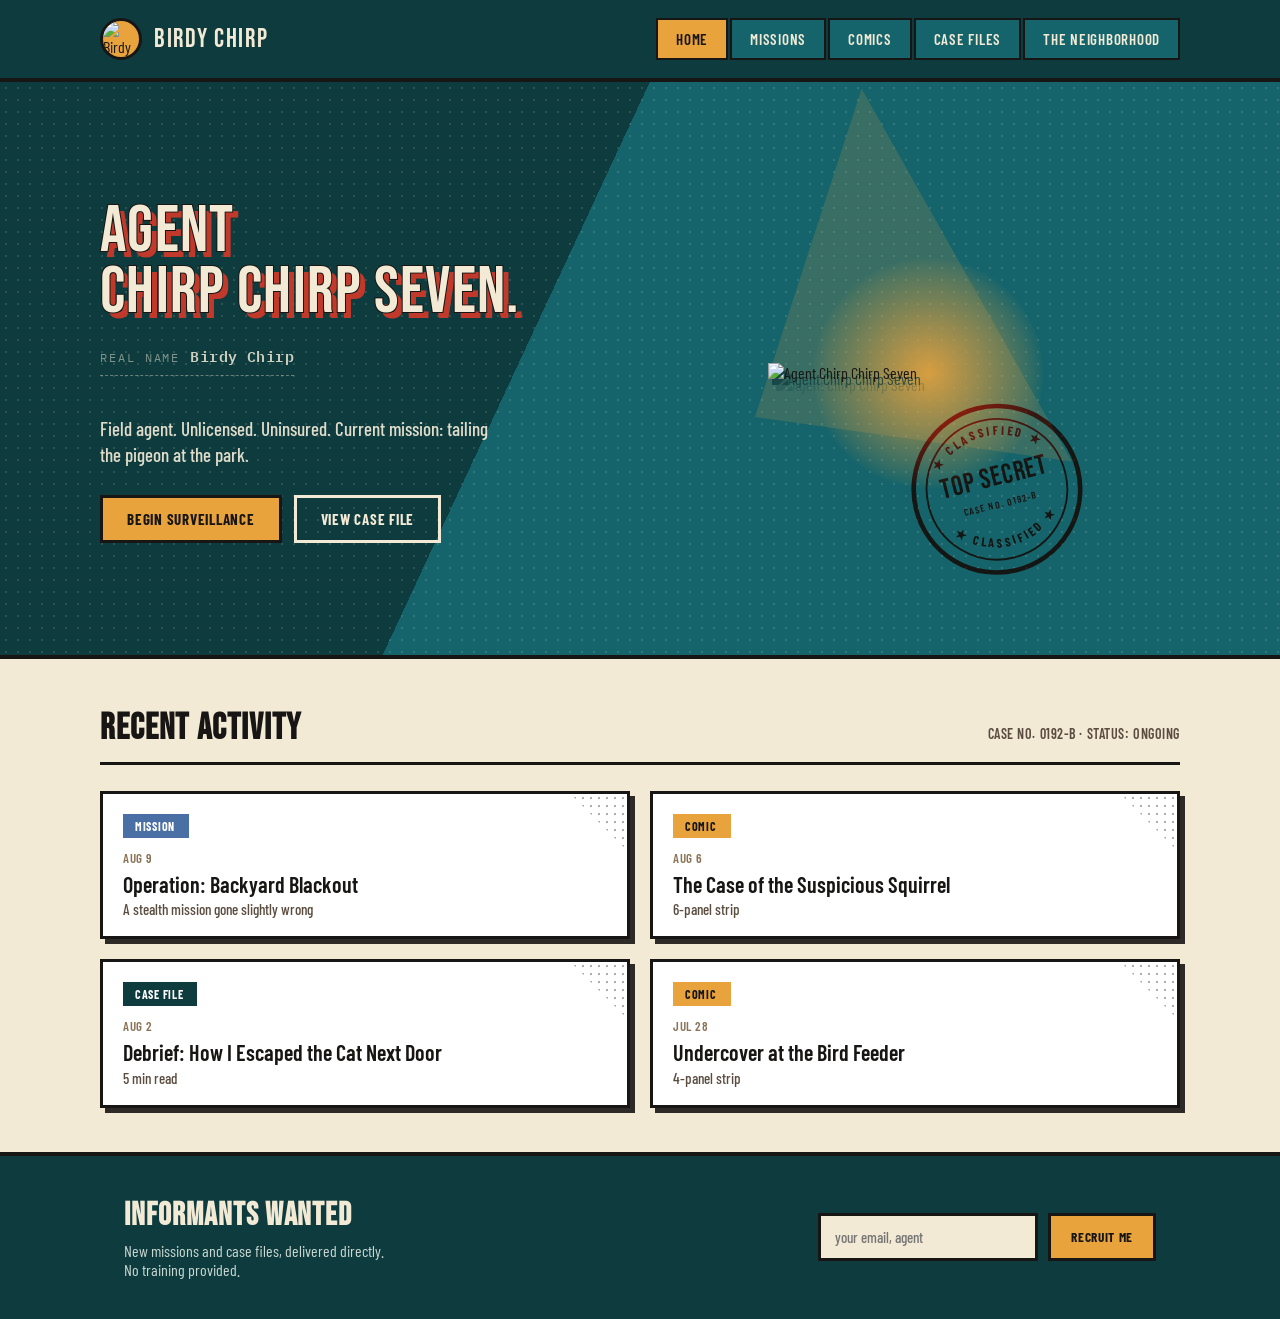
==== index.html @ 5c880c81 "Add files via upload" ====
<!DOCTYPE html>
<html lang="en">
<head>
<meta charset="UTF-8">
<meta name="viewport" content="width=device-width, initial-scale=1.0">
<title>Birdy Chirp — Agent Chirp Chirp Seven</title>
<link rel="preconnect" href="https://fonts.googleapis.com">
<link href="https://fonts.googleapis.com/css2?family=Bebas+Neue&family=Barlow+Condensed:wght@400;500;600;700&family=IBM+Plex+Mono:wght@500;600&display=swap" rel="stylesheet">
<link rel="stylesheet" href="styles.css">
</head>
<body>

<script src="site.js"></script>

<section class="hero">
  <div class="hero-halftone"></div>
  <div class="wrap hero-grid">
    <div>
      <div class="title-stack">
        <div class="title-shadow display">AGENT<br>CHIRP CHIRP SEVEN.</div>
        <div class="title-main display">AGENT<br>CHIRP CHIRP SEVEN.</div>
      </div>
      <div class="id-tag">
        <span class="id-tag-label">Real name</span>
        <span class="id-tag-value">Birdy Chirp</span>
      </div>
      <p class="hero-sub">Field agent. Unlicensed. Uninsured. Current mission: tailing the pigeon at the park.</p>
      <div class="cta-row">
        <a href="missions.html" class="btn btn-primary">Begin Surveillance</a>
        <a href="case-files.html" class="btn btn-ghost">View Case File</a>
      </div>
    </div>
    <div class="spotlight-box">
      <div class="beam"></div>
      <div class="spotlight">
        <div class="spotlight-figure"><img class="spotlight-figure" src="images/agent-chirp.png" alt="Agent Chirp Chirp Seven"></div>
        <svg class="classified-stamp" viewBox="0 0 200 200" xmlns="http://www.w3.org/2000/svg">
          <path id="stampArcTop" d="M 24,104 A 78,78 0 0 1 176,104" fill="none"/>
          <path id="stampArcBottom" d="M 24,104 A 78,78 0 0 0 176,104" fill="none"/>
          <circle cx="100" cy="102" r="90" stroke-width="5"/>
          <circle cx="100" cy="102" r="76" stroke-width="2"/>
          <text font-size="13.5" font-weight="700" letter-spacing="3">
            <textPath href="#stampArcTop" startOffset="50%" text-anchor="middle">★ CLASSIFIED ★</textPath>
          </text>
          <text font-size="13.5" font-weight="700" letter-spacing="3">
            <textPath href="#stampArcBottom" startOffset="50%" text-anchor="middle">★ CLASSIFIED ★</textPath>
          </text>
          <text x="100" y="98" text-anchor="middle" font-size="30" font-weight="400" class="stamp-center">TOP SECRET</text>
          <text x="100" y="122" text-anchor="middle" font-size="10.5" font-weight="600" letter-spacing="1.5">CASE NO. 0192-B</text>
        </svg>
      </div>
    </div>
  </div>
</section>

<section class="wrap activity">
  <div class="activity-head">
    <h2 class="display">Recent Activity</h2>
    <div class="note">Case no. 0192-B · status: ongoing</div>
  </div>
  <div class="panels">
    <div class="panel">
      <div class="panel-halftone"></div>
      <div class="flag mission">Mission</div>
      <div class="panel-date">Aug 9</div>
      <div class="panel-title">Operation: Backyard Blackout</div>
      <div class="panel-note">A stealth mission gone slightly wrong</div>
    </div>
    <div class="panel">
      <div class="panel-halftone"></div>
      <div class="flag comic">Comic</div>
      <div class="panel-date">Aug 6</div>
      <div class="panel-title">The Case of the Suspicious Squirrel</div>
      <div class="panel-note">6-panel strip</div>
    </div>
    <div class="panel">
      <div class="panel-halftone"></div>
      <div class="flag case">Case File</div>
      <div class="panel-date">Aug 2</div>
      <div class="panel-title">Debrief: How I Escaped the Cat Next Door</div>
      <div class="panel-note">5 min read</div>
    </div>
    <div class="panel">
      <div class="panel-halftone"></div>
      <div class="flag comic">Comic</div>
      <div class="panel-date">Jul 28</div>
      <div class="panel-title">Undercover at the Bird Feeder</div>
      <div class="panel-note">4-panel strip</div>
    </div>
  </div>
</section>

<section class="transmission">
  <div class="wrap transmission-inner">
    <div>
      <h3 class="display">Informants Wanted</h3>
      <p>New missions and case files, delivered directly. No training provided.</p>
    </div>
    <div class="transmission-form">
      <input type="email" placeholder="your email, agent">
      <button>Recruit Me</button>
    </div>
  </div>
</section>

</body>
</html>
---- styles.css ----
:root{
  --ink:#181614;
  --teal-deep:#0D3B3E;
  --teal:#15646B;
  --amber:#E8A33D;
  --crimson:#C1392B;
  --cream:#F3EAD6;
  --steel:#4A6FA5;
  --stamp-red:#E4241A;
}

*{box-sizing:border-box;}
html{scroll-behavior:smooth;}
body{
  margin:0;
  font-family:'Barlow Condensed', sans-serif;
  color:var(--ink);
  background:var(--cream);
}
.display{
  font-family:'Bebas Neue', sans-serif;
  letter-spacing:0.02em;
}
a{text-decoration:none; color:inherit;}

.halftone{
  background-image:radial-gradient(circle, rgba(24,22,20,0.35) 1.3px, transparent 1.3px);
  background-size:9px 9px;
}

.wrap{max-width:1080px; margin:0 auto; padding:0 24px;}

/* ---------- HEADER ---------- */
header{background:var(--teal-deep); border-bottom:4px solid var(--ink);}
.header-inner{
  display:flex; align-items:center; justify-content:space-between;
  padding:18px 0;
  flex-wrap:wrap;
  gap:14px;
}
.brand{display:flex; align-items:center; gap:12px;}
.brand-badge {
  width: 42px;
  height: 42px;
  flex: 0 0 42px;

  border-radius: 50%;
  background: var(--amber);
  border: 3px solid var(--ink);

  display: flex;
  align-items: center;
  justify-content: center;

  overflow: hidden;
}

.birdy-icon {
  width: 100%;
  height: 100%;
  object-fit: contain;
  display: block;
}

.brand-name{
  color:var(--cream);
  font-size:26px;
  letter-spacing:0.06em;
}

nav{display:flex; gap:2px; flex-wrap:wrap;}
.tab{
  font-size:15px;
  font-weight:600;
  letter-spacing:0.05em;
  text-transform:uppercase;
  color:var(--cream);
  background:var(--teal);
  padding:10px 18px;
  border:2px solid var(--ink);
  cursor:pointer;
  transition:background .12s ease, color .12s ease;
  display:inline-block;
}
.tab:hover{background:#1D7D85;}
.tab.active{background:var(--amber); color:var(--ink);}

/* ---------- HERO / TITLE CARD ---------- */
.hero{
  position:relative;
  background:linear-gradient(115deg, var(--teal-deep) 0%, var(--teal-deep) 42%, var(--teal) 42%, var(--teal) 100%);
  border-bottom:4px solid var(--ink);
  overflow:hidden;
}
.hero-halftone{
  position:absolute; inset:0;
  background-image:radial-gradient(circle, rgba(243,234,214,0.14) 1.5px, transparent 1.5px);
  background-size:12px 12px;
  pointer-events:none;
}
.hero-grid{
  position:relative;
  display:grid;
  grid-template-columns:1.05fr 0.95fr;
  gap:20px;
  align-items:center;
  padding:64px 0 56px;
}
.id-tag{
  display:inline-flex;
  align-items:baseline;
  gap:10px;
  font-family:'IBM Plex Mono', monospace;
  font-size:14.5px;
  color:var(--cream);
  opacity:0.85;
  margin:14px 0 26px;
  padding-bottom:6px;
  border-bottom:1px dashed rgba(243,234,214,0.45);
}
.id-tag-label{
  text-transform:uppercase;
  letter-spacing:0.16em;
  opacity:0.6;
  font-size:12px;
}
.id-tag-value{
  font-weight:600;
  letter-spacing:0.03em;
}
.title-stack{position:relative; margin-bottom:6px;}
.title-shadow{
  position:absolute;
  top:6px; left:6px;
  color:var(--crimson);
  font-size:66px;
  line-height:0.92;
  z-index:0;
}
.title-main{
  position:relative;
  color:var(--cream);
  font-size:66px;
  line-height:0.92;
  z-index:1;
  -webkit-text-stroke:2px var(--ink);
  paint-order:stroke fill;
}
.hero-sub{
  color:var(--cream);
  font-size:19px;
  font-weight:500;
  max-width:44ch;
  line-height:1.4;
  margin:14px 0 26px;
  opacity:0.92;
}
.cta-row{display:flex; gap:12px; flex-wrap:wrap;}
.btn{
  font-family:'Barlow Condensed', sans-serif;
  font-weight:700;
  font-size:15px;
  letter-spacing:0.05em;
  text-transform:uppercase;
  padding:12px 24px;
  border:3px solid var(--ink);
  cursor:pointer;
  transition:transform .12s ease;
  display:inline-block;
}
.btn:hover{transform:translateY(-2px);}
.btn-primary{background:var(--amber); color:var(--ink);}
.btn-ghost{background:transparent; color:var(--cream); border-color:var(--cream);}

.spotlight-box{
  position:relative;
  aspect-ratio:4/3.6;
  display:flex; align-items:center; justify-content:center;
}
.beam{
  position:absolute;
  top:-10%; left:20%;
  width:0; height:0;
  border-left:60px solid transparent;
  border-right:260px solid transparent;
  border-bottom:340px solid rgba(232,163,61,0.16);
  transform:rotate(8deg);
}
.spotlight{
  width:230px; height:230px;
  border-radius:50%;
  background:radial-gradient(circle, rgba(232,163,61,0.9) 0%, rgba(232,163,61,0.15) 62%, transparent 72%);
  display:flex; align-items:center; justify-content:center;
  position:relative;
}
.spotlight-figure{
  width: clamp(310px, 25vw, 400px);
  height: auto;
  display: block;
  filter:drop-shadow(4px 6px 0 rgba(13,59,62,0.5));
}
.classified-stamp{
  position:absolute;
  bottom:-40%; right:-20%;
  width:185px; height:185px;
  transform:rotate(-14deg);
  z-index:5;
  opacity:0.92;
  mix-blend-mode:multiply;
  pointer-events:none;
}
.classified-stamp circle{fill:none; stroke:var(--stamp-red);}
.classified-stamp text{fill:var(--stamp-red); font-family:'Barlow Condensed', sans-serif;}
.classified-stamp .stamp-center{font-family:'Bebas Neue', sans-serif; letter-spacing:0.04em;}

/* ---------- ACTIVITY / SECTION HEADERS ---------- */
.activity{padding:48px 0 44px;}
.activity-head{
  display:flex; align-items:baseline; justify-content:space-between;
  flex-wrap:wrap; gap:8px;
  border-bottom:3px solid var(--ink);
  padding-bottom:12px;
  margin-bottom:26px;
}
.activity-head h2{font-size:36px; margin:0; letter-spacing:0.03em;}
.activity-head .note{
  font-size:14px; font-weight:600; text-transform:uppercase; letter-spacing:0.04em; color:#5A4C3F;
}

.panels{display:grid; grid-template-columns:repeat(2, 1fr); gap:20px;}
.panel{
  background:#fff;
  border:3px solid var(--ink);
  position:relative;
  padding:20px 20px 18px;
  box-shadow:5px 5px 0 rgba(24,22,20,0.9);
}
.panel-halftone{
  position:absolute; top:0; right:0;
  width:56px; height:56px;
  background-image:radial-gradient(circle, rgba(24,22,20,0.35) 1.3px, transparent 1.3px);
  background-size:8px 8px;
  clip-path:polygon(100% 0, 0 0, 100% 100%);
}
.flag{
  display:inline-block;
  font-size:12px;
  font-weight:700;
  letter-spacing:0.06em;
  text-transform:uppercase;
  color:#fff;
  padding:5px 14px 5px 12px;
  margin-bottom:12px;
  position:relative;
}
.flag.mission{background:var(--steel);}
.flag.comic{background:var(--amber); color:var(--ink);}
.flag.case{background:var(--teal-deep);}
.panel-date{font-size:13px; font-weight:600; text-transform:uppercase; letter-spacing:0.04em; color:#8A7357; margin-bottom:6px;}
.panel-title{font-size:22px; font-weight:600; line-height:1.1; margin-bottom:4px; font-family:'Barlow Condensed'; text-transform:none;}
.panel-note{font-size:15px; color:#5A4C3F; font-weight:500;}

/* ---------- TRANSMISSION / NEWSLETTER ---------- */
.transmission{background:var(--teal-deep); border-top:4px solid var(--ink); padding:40px 0;}
.transmission-inner{display:flex; align-items:center; justify-content:space-between; gap:30px; flex-wrap:wrap;}
.transmission h3{color:var(--cream); font-size:32px; margin:0 0 6px; letter-spacing:0.03em;}
.transmission p{color:#CBD8D2; font-size:16px; margin:0; max-width:38ch;}
.transmission-form{display:flex; gap:10px; flex-wrap:wrap;}
.transmission-form input{
  padding:12px 14px; border:3px solid var(--ink); font-family:'Barlow Condensed';
  font-size:15px; font-weight:500; width:220px; background:var(--cream);
}
.transmission-form button{
  background:var(--amber); border:3px solid var(--ink); color:var(--ink); font-weight:700;
  letter-spacing:0.05em; text-transform:uppercase; padding:12px 20px; cursor:pointer; font-family:'Barlow Condensed';
}

/* ---------- PAGE HEADER (for non-home pages) ---------- */
.page-banner{
  background:var(--teal-deep);
  border-bottom:4px solid var(--ink);
  padding:34px 0 30px;
  position:relative;
  overflow:hidden;
}
.page-banner .hero-halftone{opacity:0.7;}
.page-banner h1{
  position:relative;
  color:var(--cream);
  font-size:44px;
  margin:0 0 6px;
  letter-spacing:0.02em;
}
.page-banner p{
  position:relative;
  color:#CBD8D2;
  font-size:16px;
  margin:0;
  max-width:52ch;
}

/* ---------- MISSIONS GRID ---------- */
.game-grid{
  display:grid;
  grid-template-columns:repeat(2, 1fr);
  gap:22px;
}
.game-card{
  background:#fff;
  border:3px solid var(--ink);
  box-shadow:5px 5px 0 rgba(24,22,20,0.9);
  display:flex;
  flex-direction:column;
}
.game-card-thumb{
  aspect-ratio:16/9;
  background:linear-gradient(135deg, var(--teal) 0%, var(--teal-deep) 100%);
  display:flex; align-items:center; justify-content:center;
  font-size:56px;
  border-bottom:3px solid var(--ink);
  position:relative;
  overflow:hidden;
}
.thumb-img{
  position:absolute;
  inset:0;
  width:100%;
  height:100%;
  object-fit:cover;
}
.status-badge{
  position:absolute; top:10px; right:10px;
  font-size:11px; font-weight:700; letter-spacing:0.06em; text-transform:uppercase;
  padding:4px 10px;
  border:2px solid var(--ink);
}
.status-badge.active{background:var(--amber); color:var(--ink);}
.status-badge.dev{background:var(--cream); color:var(--ink);}
.game-card-body{padding:18px 18px 20px; display:flex; flex-direction:column; flex:1;}
.game-card-title{font-size:24px; font-weight:600; margin-bottom:6px; line-height:1.05;}
.game-card-desc{font-size:15px; color:#5A4C3F; font-weight:500; line-height:1.4; margin-bottom:16px; flex:1;}

/* ---------- PLAY PAGE ---------- */
.wrap-wide{max-width:1400px; margin:0 auto; padding:0 24px;}

.play-layout{
  display:grid;
  grid-template-columns:2.5fr 1fr;
  gap:26px;
  padding:32px 0 48px;
  align-items:start;
}
.back-link{
  display:inline-flex; align-items:center; gap:6px;
  font-size:14px; font-weight:600; letter-spacing:0.04em; text-transform:uppercase;
  color:var(--cream); opacity:0.85; margin-bottom:14px;
}
.back-link:hover{opacity:1;}

.player-wrapper{position:relative;}
.monitor{
  background:var(--ink);
  border:4px solid var(--ink);
  padding:10px;
}
.monitor-bar{
  display:flex; align-items:center; justify-content:space-between;
  padding:4px 6px 10px;
}
.monitor-bar-left{display:flex; align-items:center; gap:8px;}
.rec-dot{
  width:9px; height:9px; border-radius:50%;
  background:var(--stamp-red);
  box-shadow:0 0 0 3px rgba(228,36,26,0.25);
}
.monitor-label{
  color:var(--cream);
  font-family:'IBM Plex Mono', monospace;
  font-size:12px;
  letter-spacing:0.1em;
  text-transform:uppercase;
  opacity:0.75;
}
.fullscreen-btn{
  background:transparent;
  border:2px solid var(--cream);
  color:var(--cream);
  font-family:'Barlow Condensed', sans-serif;
  font-weight:600;
  font-size:12.5px;
  letter-spacing:0.05em;
  text-transform:uppercase;
  padding:5px 12px;
  cursor:pointer;
  opacity:0.85;
  transition:opacity .12s ease, background .12s ease;
}
.fullscreen-btn:hover{opacity:1; background:rgba(243,234,214,0.1);}
.monitor-frame{
  width:100%;
  aspect-ratio:16/9;
  border:none;
  background:#000;
  display:block;
}
.maximize-backdrop{
  display:none;
  position:fixed;
  inset:0;
  background:rgba(13,59,62,0.85);
  z-index:999;
}
.maximize-backdrop.active{display:block;}
.player-wrapper.maximized{
  position:fixed;
  inset:2.5vh 2.5vw;
  z-index:1000;
  display:flex;
  flex-direction:column;
}
.player-wrapper.maximized .monitor{
  flex:1;
  display:flex;
  flex-direction:column;
  min-height:0;
}
.player-wrapper.maximized .monitor-frame{
  flex:1;
  width:100%;
  height:100%;
  aspect-ratio:unset;
}

.mission-info{margin-top:20px;}
.mission-info h2{font-size:32px; margin:0 0 10px; letter-spacing:0.02em;}
.mission-info p{font-size:16px; color:#4A3B2C; line-height:1.5; max-width:70ch;}

.sidebar-block{
  background:#fff;
  border:3px solid var(--ink);
  padding:16px;
  margin-bottom:20px;
}
.sidebar-block h3{
  font-size:20px;
  margin:0 0 14px;
  padding-bottom:10px;
  border-bottom:2px solid var(--ink);
  letter-spacing:0.02em;
}
.up-next-item{
  display:flex; gap:10px; align-items:center;
  padding:8px 0;
  border-bottom:1px dashed rgba(24,22,20,0.2);
}
.up-next-item:last-child{border-bottom:none;}
.up-next-thumb{
  width:44px; height:44px;
  background:linear-gradient(135deg, var(--teal) 0%, var(--teal-deep) 100%);
  border:2px solid var(--ink);
  display:flex; align-items:center; justify-content:center;
  font-size:20px;
  flex-shrink:0;
  overflow:hidden;
}
.up-next-thumb-img{
  width:100%;
  height:100%;
  object-fit:cover;
}
.up-next-title{font-size:15px; font-weight:600; line-height:1.15;}
.up-next-status{font-size:11px; color:#8A7357; text-transform:uppercase; letter-spacing:0.03em;}

.comments-empty{
  font-family:'IBM Plex Mono', monospace;
  font-size:13px;
  color:#8A7357;
  text-align:center;
  padding:20px 10px;
  border:1px dashed rgba(24,22,20,0.3);
}

@media (max-width:900px){
  .play-layout{grid-template-columns:1fr;}
  .monitor-frame{aspect-ratio:16/10;}
}

/* ---------- CASE FILES GRID ---------- */
.case-grid{
  display:grid;
  grid-template-columns:repeat(2, 1fr);
  gap:22px;
}
.case-card{
  background:#fff;
  border:3px solid var(--ink);
  box-shadow:5px 5px 0 rgba(24,22,20,0.9);
  padding:20px 20px 22px;
  display:flex;
  flex-direction:column;
}
.case-card-date{
  font-family:'IBM Plex Mono', monospace;
  font-size:12px;
  color:#8A7357;
  letter-spacing:0.05em;
  text-transform:uppercase;
  margin-bottom:8px;
}
.case-card-title{font-size:26px; font-weight:600; line-height:1.05; margin-bottom:10px;}
.case-card-excerpt{font-size:15px; color:#5A4C3F; font-weight:500; line-height:1.5; margin-bottom:18px; flex:1;}

/* ---------- CASE FILE READER ---------- */
.reader{
  background:#fff;
  border:3px solid var(--ink);
  box-shadow:6px 6px 0 rgba(24,22,20,0.9);
  padding:40px 48px 48px;
  max-width:760px;
  margin:32px auto 56px;
}
.reader-date{
  font-family:'IBM Plex Mono', monospace;
  font-size:13px;
  color:#8A7357;
  letter-spacing:0.05em;
  text-transform:uppercase;
  margin-bottom:14px;
}
.reader-body{
  font-family:'PT Serif', serif;
  font-size:18px;
  line-height:1.7;
  color:#2A2016;
}
.reader-body h2{
  font-family:'Bebas Neue', sans-serif;
  font-size:28px;
  letter-spacing:0.02em;
  margin:32px 0 12px;
}
.reader-body p{margin:0 0 20px;}
.reader-body strong{font-weight:700;}

@media (max-width:760px){
  .case-grid{grid-template-columns:1fr;}
  .reader{padding:28px 22px 34px;}
}

/* ---------- COMING SOON PAGE ---------- */
.coming-soon-wrap{
  display:flex;
  flex-direction:column;
  align-items:center;
  justify-content:center;
  padding:80px 24px 100px;
  text-align:center;
}
.coming-soon-stamp{
  width:260px;
  height:260px;
  opacity:0.9;
}
.coming-soon-stamp circle{fill:none; stroke:var(--stamp-red);}
.coming-soon-stamp text{fill:var(--stamp-red); font-family:'Barlow Condensed', sans-serif;}
.coming-soon-stamp .stamp-center{font-family:'Bebas Neue', sans-serif; letter-spacing:0.04em;}
.coming-soon-text{
  font-family:'Bebas Neue', sans-serif;
  font-size:28px;
  letter-spacing:0.03em;
  color:var(--ink);
  margin-top:20px;
}

/* ---------- COMICS ---------- */
.comic-layout{padding:32px 0 56px;}

.comic-viewer{
  background:var(--ink);
  border:4px solid var(--ink);
  padding:10px;
  margin-bottom:18px;
}
.comic-viewer-bar{
  display:flex; align-items:center; justify-content:space-between;
  padding:4px 6px 10px;
  flex-wrap:wrap;
  gap:10px;
}
.comic-controls{
  display:flex;
  align-items:center;
  gap:10px;
  flex-wrap:wrap;
}
.comic-ctrl-divider{
  width:1px; height:18px;
  background:rgba(243,234,214,0.25);
  margin:0 2px;
}
.comic-ctrl-btn{
  background:transparent;
  border:2px solid var(--cream);
  color:var(--cream);
  font-family:'Barlow Condensed', sans-serif;
  font-weight:600;
  font-size:13px;
  letter-spacing:0.03em;
  padding:6px 12px;
  cursor:pointer;
  transition:opacity .12s ease, background .12s ease;
}
.comic-ctrl-btn:hover{background:rgba(243,234,214,0.1);}
.comic-ctrl-btn:disabled{opacity:0.3; cursor:default; background:transparent;}

.comic-frame{
  background:#000;
  max-height:82vh;
  overflow-y:auto;
  overflow-x:hidden;
}
.comic-viewer:fullscreen{
  display:flex;
  flex-direction:column;
  padding:10px;
  background:var(--ink);
}
.comic-viewer:fullscreen .comic-frame{
  flex:1;
  max-height:none;
}
.comic-viewer:-webkit-full-screen{
  display:flex;
  flex-direction:column;
  padding:10px;
  background:var(--ink);
}
.comic-viewer:-webkit-full-screen .comic-frame{
  flex:1;
  max-height:none;
}
.comic-page-display{
  display:flex;
  justify-content:center;
}
.comic-page-img{
  display:block;
  width:100%;
  height:auto;
}
.comic-page-emoji{font-size:120px; padding:60px 0;}

.comic-gallery{
  display:flex;
  gap:12px;
  overflow-x:auto;
  padding:6px 2px 14px;
}
.comic-thumb{
  flex-shrink:0;
  width:84px; height:84px;
  background:linear-gradient(135deg, var(--teal) 0%, var(--teal-deep) 100%);
  border:3px solid var(--ink);
  cursor:pointer;
  display:flex; align-items:center; justify-content:center;
  overflow:hidden;
  padding:0;
  opacity:0.6;
  transition:opacity .12s ease, transform .12s ease;
}
.comic-thumb:hover{opacity:0.85;}
.comic-thumb.active{opacity:1; border-color:var(--amber); transform:translateY(-3px);}
.comic-thumb img{width:100%; height:100%; object-fit:cover;}
.comic-thumb-emoji{font-size:34px;}

@media (max-width:760px){
  .comic-viewer-bar{flex-direction:column; align-items:flex-start;}
  .comic-frame{max-height:70vh;}
}
@media (max-width:760px){
  .hero-grid{grid-template-columns:1fr; padding:44px 0;}
  .title-main, .title-shadow{font-size:46px;}
  .panels{grid-template-columns:1fr;}
  .game-grid{grid-template-columns:1fr;}
  .beam{display:none;}
  .page-banner h1{font-size:32px;}
}
@media (prefers-reduced-motion:reduce){ *{transition:none !important;} }
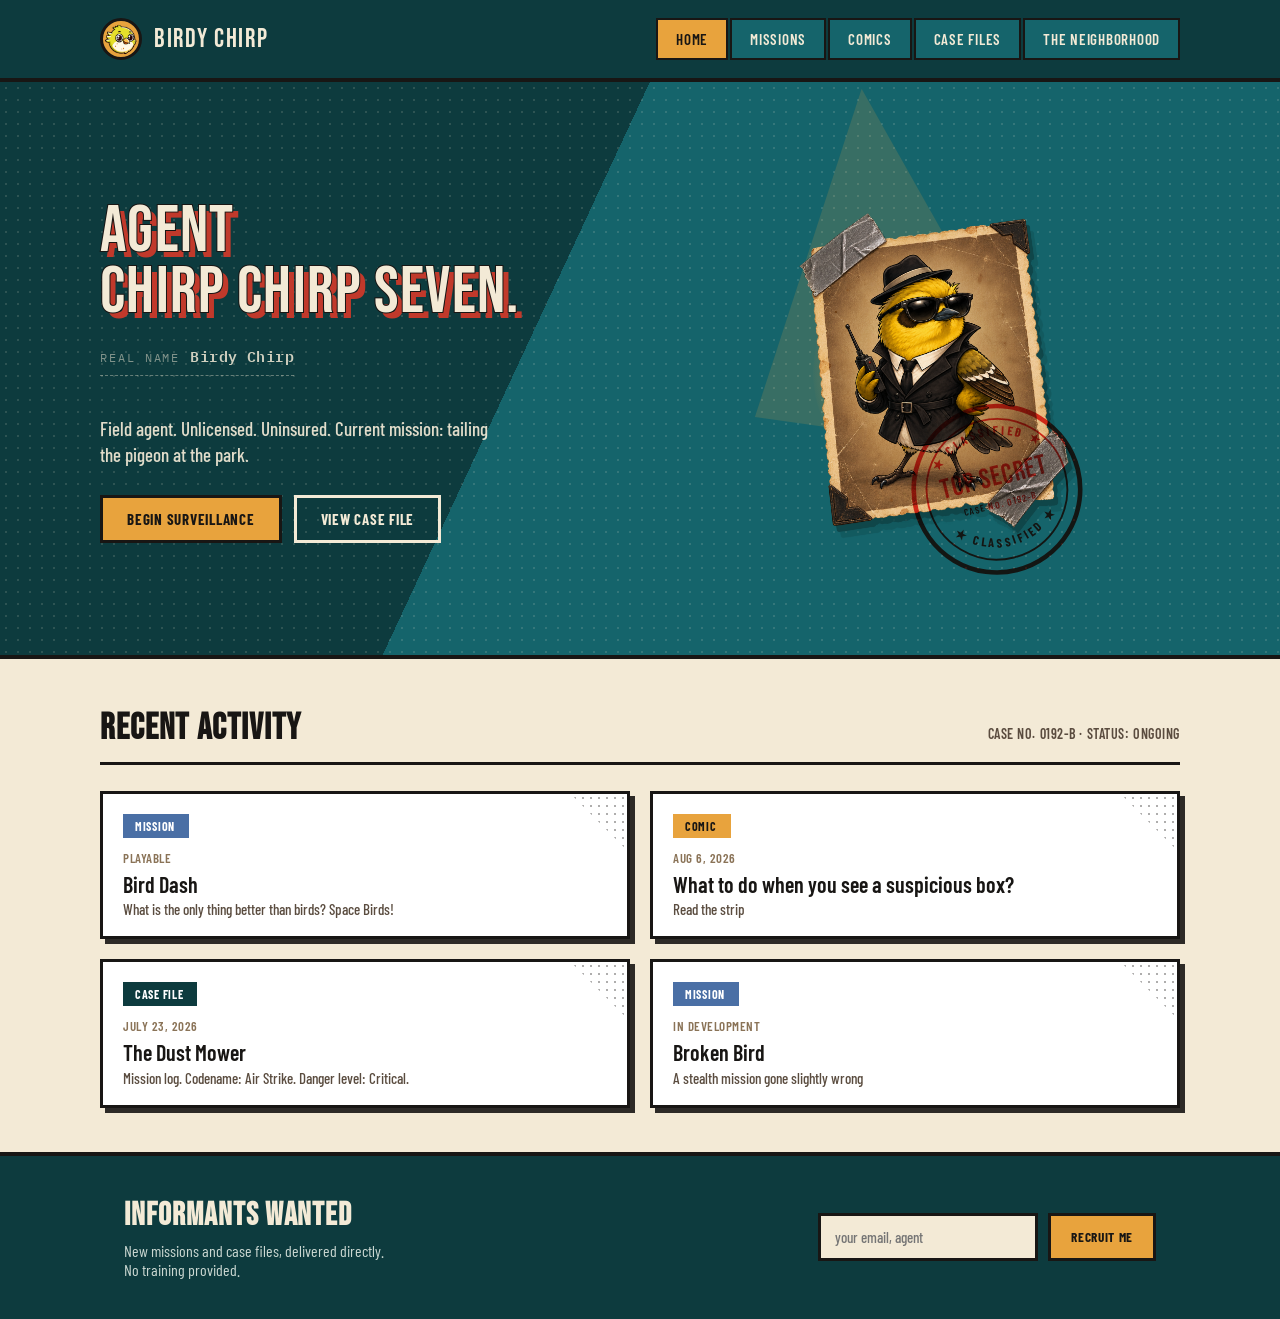
==== commit 006a28ec: "Add files via upload" ====
--- a/index.html
+++ b/index.html
@@ -58,36 +58,7 @@
     <h2 class="display">Recent Activity</h2>
     <div class="note">Case no. 0192-B · status: ongoing</div>
   </div>
-  <div class="panels">
-    <div class="panel">
-      <div class="panel-halftone"></div>
-      <div class="flag mission">Mission</div>
-      <div class="panel-date">Aug 9</div>
-      <div class="panel-title">Operation: Backyard Blackout</div>
-      <div class="panel-note">A stealth mission gone slightly wrong</div>
-    </div>
-    <div class="panel">
-      <div class="panel-halftone"></div>
-      <div class="flag comic">Comic</div>
-      <div class="panel-date">Aug 6</div>
-      <div class="panel-title">The Case of the Suspicious Squirrel</div>
-      <div class="panel-note">6-panel strip</div>
-    </div>
-    <div class="panel">
-      <div class="panel-halftone"></div>
-      <div class="flag case">Case File</div>
-      <div class="panel-date">Aug 2</div>
-      <div class="panel-title">Debrief: How I Escaped the Cat Next Door</div>
-      <div class="panel-note">5 min read</div>
-    </div>
-    <div class="panel">
-      <div class="panel-halftone"></div>
-      <div class="flag comic">Comic</div>
-      <div class="panel-date">Jul 28</div>
-      <div class="panel-title">Undercover at the Bird Feeder</div>
-      <div class="panel-note">4-panel strip</div>
-    </div>
-  </div>
+  <div class="panels" id="activity-panels"></div>
 </section>
 
 <section class="transmission">
@@ -103,5 +74,55 @@
   </div>
 </section>
 
+<script src="games-data.js"></script>
+<script src="comics-data.js"></script>
+<script src="cases-data.js"></script>
+<script>
+  // Pull the newest couple items from each content type and build one
+  // combined, clickable feed. Edit games-data.js / comics-data.js /
+  // cases-data.js to change what shows up here — nothing here is hardcoded.
+  // Pull the newest couple items from each content type and interleave
+  // them round-robin, so all three categories get a fair shot at the
+  // 4 visible slots instead of the last category always getting cut.
+  const gameItems = GAMES.slice(0, 2).map(g => ({
+    flagClass: 'mission', flagLabel: 'Mission',
+    date: g.statusLabel, title: g.title, note: g.tagline,
+    href: `mission.html?game=${g.slug}`
+  }));
+  const comicItems = COMICS.slice().reverse().slice(0, 2).map(c => ({
+    flagClass: 'comic', flagLabel: 'Comic',
+    date: c.date, title: c.title, note: 'Read the strip',
+    href: `comics.html?comic=${c.slug}`
+  }));
+  const caseItems = CASE_FILES.slice().reverse().slice(0, 2).map(s => ({
+    flagClass: 'case', flagLabel: 'Case File',
+    date: s.date, title: s.title, note: s.excerpt,
+    href: `case-file.html?story=${s.slug}`
+  }));
+
+  const activityItems = [];
+  const sources = [gameItems, comicItems, caseItems];
+  for (let round = 0; round < 2 && activityItems.length < 4; round++) {
+    sources.forEach(list => {
+      if (list[round] && activityItems.length < 4) activityItems.push(list[round]);
+    });
+  }
+
+  const panelsEl = document.getElementById('activity-panels');
+  activityItems.slice(0, 4).forEach(item => {
+    const panel = document.createElement('a');
+    panel.href = item.href;
+    panel.className = 'panel';
+    panel.innerHTML = `
+      <div class="panel-halftone"></div>
+      <div class="flag ${item.flagClass}">${item.flagLabel}</div>
+      <div class="panel-date">${item.date}</div>
+      <div class="panel-title">${item.title}</div>
+      <div class="panel-note">${item.note}</div>
+    `;
+    panelsEl.appendChild(panel);
+  });
+</script>
+
 </body>
 </html>
--- a/styles.css
+++ b/styles.css
@@ -229,12 +229,15 @@
 
 .panels{display:grid; grid-template-columns:repeat(2, 1fr); gap:20px;}
 .panel{
+  display:block;
   background:#fff;
   border:3px solid var(--ink);
   position:relative;
   padding:20px 20px 18px;
   box-shadow:5px 5px 0 rgba(24,22,20,0.9);
-}
+  transition:transform .12s ease;
+}
+.panel:hover{transform:translateY(-3px);}
 .panel-halftone{
   position:absolute; top:0; right:0;
   width:56px; height:56px;
